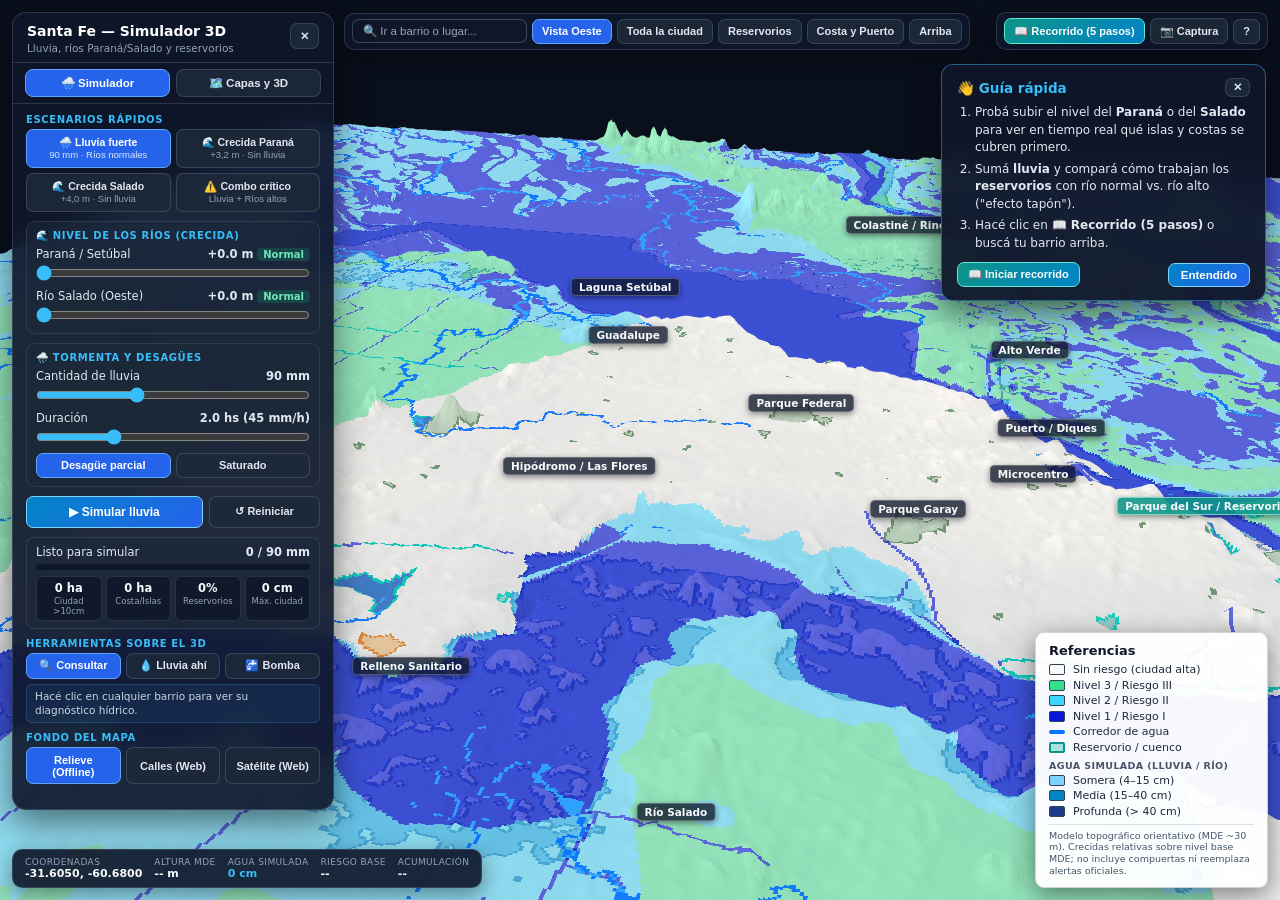
==== visor_3d_santa_fe.html @ 9ac25ea9 "Initial commit: simulador de lluvias y crecidas" ====
<!DOCTYPE html>
<html lang="es">
<head>
<meta charset="utf-8">
<meta name="viewport" content="width=device-width, initial-scale=1.0">
<title>Santa Fe 3D — Simulador de Lluvia y Crecida de Ríos</title>
<style>
  :root {
    --bg: #090e1a;
    --card: rgba(15, 23, 42, 0.91);
    --card-border: rgba(148, 163, 184, 0.24);
    --soft: rgba(30, 41, 59, 0.88);
    --text: #f8fafc;
    --muted: #94a3b8;
    --accent: #38bdf8;
    --primary: #2563eb;
    --teal: #14b8a6;
  }
  * { box-sizing: border-box; }
  html, body {
    margin: 0; padding: 0; width: 100%; height: 100%;
    overflow: hidden; background: radial-gradient(circle at 55% 40%, #172338 0%, #090e1a 100%);
    color: var(--text); font-family: "Segoe UI", system-ui, -apple-system, sans-serif;
    user-select: none;
  }
  #glcanvas { position: fixed; inset: 0; width: 100%; height: 100%; display: block; cursor: grab; }
  #glcanvas.dragging { cursor: grabbing; }
  #glcanvas.tool-mode { cursor: crosshair; }
  #labels-layer { position: fixed; inset: 0; pointer-events: none; overflow: hidden; z-index: 3; }
  .map-label {
    position: absolute; transform: translate(-50%, -100%);
    background: rgba(15, 23, 42, 0.78); color: #f8fafc;
    border: 1px solid rgba(255,255,255,0.24); padding: 2px 7px; border-radius: 5px;
    font-size: 10.5px; font-weight: 600; white-space: nowrap; box-shadow: 0 2px 6px rgba(0,0,0,0.45);
  }
  .map-label.res-lbl { background: rgba(13, 148, 136, 0.88); border-color: rgba(153, 246, 228, 0.65); }

  #topbar {
    position: fixed; top: 12px; left: 344px; right: 12px; z-index: 9;
    display: flex; align-items: center; justify-content: space-between; gap: 8px;
    flex-wrap: wrap; pointer-events: none; transition: left 0.22s ease;
  }
  body.panel-closed #topbar { left: 152px; }
  .pill-group {
    display: flex; flex-wrap: wrap; gap: 5px; align-items: center;
    background: var(--card); border: 1px solid var(--card-border);
    padding: 5px 7px; border-radius: 10px; backdrop-filter: blur(10px);
    box-shadow: 0 6px 20px rgba(0,0,0,0.35); pointer-events: auto;
  }
  #search-place {
    background: rgba(15, 23, 42, 0.9); color: #f8fafc;
    border: 1px solid rgba(148, 163, 184, 0.35);
    border-radius: 7px; padding: 5px 10px; font-size: 11.5px; width: 175px; outline: none;
  }
  #search-place:focus { border-color: var(--accent); }
  #search-place::placeholder { color: #94a3b8; }

  button {
    background: var(--soft); color: #e2e8f0;
    border: 1px solid rgba(148, 163, 184, 0.24);
    border-radius: 7px; padding: 5.5px 9px; font-size: 11px; font-weight: 600;
    cursor: pointer; transition: all 0.15s ease;
  }
  button:hover { background: #334155; border-color: var(--accent); color: #fff; }
  button.active { background: var(--primary); border-color: #60a5fa; color: #fff; }
  button.btn-cta {
    background: linear-gradient(135deg, #0284c7, #2563eb);
    border-color: #7dd3fc; color: #fff; padding: 8px 12px; font-size: 12px;
  }
  button.btn-cta:hover { filter: brightness(1.1); }
  button.btn-cta.running { background: linear-gradient(135deg, #d97706, #ea580c); border-color: #fdba74; }
  button.btn-story { background: linear-gradient(135deg, #0d9488, #0284c7); border-color: #5eead4; color: #fff; }

  #panel {
    position: fixed; top: 12px; left: 12px; width: 322px; max-height: calc(100vh - 80px);
    background: var(--card); border: 1px solid var(--card-border);
    border-radius: 14px; backdrop-filter: blur(12px);
    box-shadow: 0 12px 34px rgba(0,0,0,0.5);
    display: flex; flex-direction: column; z-index: 12;
    transition: transform 0.22s ease, opacity 0.22s ease;
  }
  #panel.collapsed { transform: translateX(calc(-100% - 20px)); opacity: 0; pointer-events: none; }
  .panel-header {
    padding: 10px 14px 8px; border-bottom: 1px solid var(--card-border);
    display: flex; align-items: flex-start; justify-content: space-between; gap: 8px;
  }
  .panel-title { font-size: 14px; font-weight: 700; color: #fff; line-height: 1.2; }
  .panel-sub { font-size: 10.5px; color: var(--muted); margin-top: 2px; }

  .tabs {
    display: grid; grid-template-columns: 1fr 1fr; gap: 6px;
    padding: 6px 12px; border-bottom: 1px solid var(--card-border);
    background: rgba(15, 23, 42, 0.55);
  }
  .tab-btn { padding: 6px 8px; font-size: 11.5px; border-radius: 8px; text-align: center; }
  .panel-body {
    padding: 10px 13px 13px; overflow-y: auto; display: flex; flex-direction: column; gap: 9px;
  }
  .panel-body::-webkit-scrollbar { width: 6px; }
  .panel-body::-webkit-scrollbar-thumb { background: rgba(148,163,184,0.3); border-radius: 3px; }
  .tab-pane { display: none; flex-direction: column; gap: 9px; }
  .tab-pane.active { display: flex; }

  .section-title {
    font-size: 10px; font-weight: 700; text-transform: uppercase; letter-spacing: 0.65px;
    color: var(--accent); margin-bottom: 4px;
  }
  .card-box {
    background: rgba(30, 41, 59, 0.52); border: 1px solid rgba(148,163,184,0.16);
    border-radius: 9px; padding: 8px 9px; display: flex; flex-direction: column; gap: 6px;
  }
  .dual-row { display: grid; grid-template-columns: 1fr 1fr; gap: 5px; }
  .tri-row { display: grid; grid-template-columns: repeat(3, 1fr); gap: 5px; }
  .scenario-btn { padding: 6px 5px; font-size: 10.5px; line-height: 1.2; text-align: center; }
  .scenario-btn span { display: block; font-size: 9.5px; font-weight: 400; color: #94a3b8; margin-top: 1px; }
  .scenario-btn.active span { color: #dbeafe; }

  .slider-group { display: flex; flex-direction: column; gap: 2px; }
  .slider-head { display: flex; justify-content: space-between; font-size: 11.5px; color: #e2e8f0; align-items:center; }
  .badge-lvl { font-size: 10px; padding: 1px 6px; border-radius: 4px; font-weight: 700; }
  .lvl-ok { background: rgba(16,185,129,0.2); color: #6ee7b7; }
  .lvl-warn { background: rgba(245,158,11,0.25); color: #fcd34d; }
  .lvl-crit { background: rgba(239,68,68,0.28); color: #fca5a5; }

  input[type="range"] { width: 100%; accent-color: var(--accent); cursor: pointer; margin: 2px 0; }
  input[type="checkbox"] { accent-color: var(--accent); width: 14px; height: 14px; cursor: pointer; }

  .sim-actions { display: grid; grid-template-columns: 1.6fr 1fr; gap: 6px; }
  .progress-wrap {
    background: rgba(30, 41, 59, 0.85); border-radius: 8px; padding: 7px 9px;
    border: 1px solid rgba(148,163,184,0.18);
  }
  .progress-bar-bg { height: 6px; background: #0f172a; border-radius: 4px; overflow: hidden; margin: 5px 0 6px; }
  .progress-bar-fill { height: 100%; width: 0%; background: linear-gradient(90deg, #38bdf8, #2563eb); transition: width 0.1s linear; }
  .kpi-grid { display: grid; grid-template-columns: repeat(4, 1fr); gap: 4px; }
  .kpi-box {
    background: rgba(15, 23, 42, 0.78); border: 1px solid rgba(148,163,184,0.18);
    border-radius: 6px; padding: 4px 3px; text-align: center;
  }
  .kpi-v { font-size: 11.5px; font-weight: 700; color: #f8fafc; }
  .kpi-k { font-size: 8.5px; color: var(--muted); margin-top: 1px; }

  .tool-note {
    font-size: 10.5px; color: #cbd5e1; line-height: 1.32;
    background: rgba(56, 189, 248, 0.08); border-radius: 6px; padding: 5px 8px;
    border: 1px solid rgba(56, 189, 248, 0.2);
  }
  .basemap-status { font-size: 10px; color: #94a3b8; min-height: 12px; }

  .row-check { display: flex; align-items: center; justify-content: space-between; gap: 8px; font-size: 11.5px; padding: 2px 0; }
  .row-check label { display: flex; align-items: center; gap: 7px; cursor: pointer; flex: 1; }
  .swatch { width: 13px; height: 13px; border-radius: 3px; border: 1px solid rgba(255,255,255,0.45); flex-shrink: 0; }
  details { background: rgba(30, 41, 59, 0.55); border: 1px solid rgba(148,163,184,0.18); border-radius: 8px; padding: 6px 9px; }
  summary { font-size: 11.5px; font-weight: 600; color: #cbd5e1; cursor: pointer; outline: none; }
  .details-body { margin-top: 8px; display: flex; flex-direction: column; gap: 7px; }

  #toggle-panel-btn {
    position: fixed; top: 12px; left: 12px; z-index: 11;
    background: var(--card); border: 1px solid var(--card-border);
    padding: 8px 12px; border-radius: 9px; backdrop-filter: blur(8px);
    display: none; align-items: center; gap: 6px; box-shadow: 0 6px 18px rgba(0,0,0,0.4);
  }
  body.panel-closed #toggle-panel-btn { display: inline-flex; }

  #side-card {
    position: fixed; top: 64px; right: 14px; width: 325px; z-index: 15;
    background: rgba(15, 23, 42, 0.95); border: 1px solid rgba(56, 189, 248, 0.45);
    border-radius: 12px; padding: 13px 15px;
    box-shadow: 0 12px 32px rgba(0,0,0,0.55); backdrop-filter: blur(12px);
  }
  #side-card.hidden { display: none; }
  #side-card h4 { margin: 0 0 7px; font-size: 13.5px; color: #38bdf8; display:flex; justify-content:space-between; align-items:center; }
  #side-card p, #side-card ol { margin: 0 0 10px; font-size: 12px; line-height: 1.46; color: #e2e8f0; }
  #side-card ol { padding-left: 18px; }
  #side-card li { margin-bottom: 4px; }
  .card-foot { display: flex; justify-content: space-between; align-items: center; gap: 6px; }

  #diag-card {
    position: fixed; left: 12px; bottom: 64px; width: 322px; z-index: 11;
    background: rgba(15, 23, 42, 0.95); border: 1px solid rgba(56, 189, 248, 0.42);
    border-radius: 11px; padding: 9px 12px; backdrop-filter: blur(10px);
    box-shadow: 0 8px 24px rgba(0,0,0,0.5);
  }
  #diag-card.hidden { display: none; }
  .diag-head { display: flex; justify-content: space-between; align-items: center; margin-bottom: 4px; }
  .diag-title { font-size: 12px; font-weight: 700; color: #38bdf8; }
  .diag-body { font-size: 11px; line-height: 1.38; color: #e2e8f0; }

  #legend-card {
    position: fixed; right: 12px; bottom: 12px; z-index: 10;
    background: rgba(255, 255, 255, 0.96); color: #0f172a;
    border-radius: 9px; padding: 10px 13px; min-width: 214px;
    box-shadow: 0 6px 24px rgba(0,0,0,0.45);
    border: 1px solid rgba(15,23,42,0.18);
  }
  #legend-card h3 { margin: 0 0 5px; font-size: 13px; font-weight: 700; color: #0f172a; }
  .leg-sub { font-size: 9.5px; font-weight: 700; text-transform: uppercase; color: #475569; margin: 6px 0 3px; letter-spacing: 0.4px; }
  .leg-item { display: flex; align-items: center; gap: 8px; font-size: 11px; margin: 2.5px 0; color: #1e293b; }
  .leg-box { width: 16px; height: 11px; border: 1px solid #334155; flex-shrink: 0; border-radius: 2px; }
  .leg-line { width: 16px; height: 4px; background: #0077ff; border-radius: 2px; flex-shrink: 0; }
  .disclaimer {
    margin-top: 6px; padding-top: 5px; border-top: 1px solid rgba(15,23,42,0.12);
    font-size: 9.5px; line-height: 1.25; color: #475569; max-width: 205px;
  }

  #inspector {
    position: fixed; left: 12px; bottom: 12px; z-index: 10;
    background: var(--card); border: 1px solid var(--card-border);
    border-radius: 10px; padding: 7px 12px; backdrop-filter: blur(10px);
    font-size: 11px; display: flex; flex-wrap: wrap; gap: 12px; align-items: center;
    max-width: calc(100vw - 260px); box-shadow: 0 6px 20px rgba(0,0,0,0.4);
  }
  .insp-item { display: flex; flex-direction: column; }
  .insp-k { font-size: 9px; text-transform: uppercase; color: var(--muted); letter-spacing: 0.4px; }
  .insp-v { font-weight: 600; color: #f8fafc; }
  .insp-water { color: #38bdf8; }

  #loading {
    position: fixed; inset: 0; background: #090e1a; z-index: 50;
    display: flex; align-items: center; justify-content: center; flex-direction: column; gap: 8px;
    font-size: 14px; color: #cbd5e1;
  }

  @media (max-width: 920px) {
    #topbar { display: none; }
    #panel { width: 286px; }
    #side-card { display: none; }
    #diag-card { width: 286px; bottom: 64px; }
    #inspector { max-width: calc(100vw - 24px); font-size: 10px; gap: 8px; }
    #legend-card { bottom: 66px; right: 10px; min-width: 165px; padding: 8px 10px; }
  }
</style>
</head>
<body>
<div id="loading">Cargando modelo 3D de lluvia y crecidas — Santa Fe...</div>
<canvas id="glcanvas"></canvas>
<div id="labels-layer"></div>

<button id="toggle-panel-btn">☰ Controles</button>

<div id="topbar">
  <div class="pill-group">
    <input id="search-place" list="barrios-list" placeholder="🔍 Ir a barrio o lugar..." autocomplete="off">
    <datalist id="barrios-list"></datalist>
    <button data-preset="cap1" class="active">Vista Oeste</button>
    <button data-preset="cap2">Toda la ciudad</button>
    <button data-preset="res">Reservorios</button>
    <button data-preset="costa">Costa y Puerto</button>
    <button data-preset="top">Arriba</button>
  </div>
  <div class="pill-group">
    <button id="btn-story" class="btn-story">📖 Recorrido (5 pasos)</button>
    <button id="btn-shot" title="Descargar captura PNG">📷 Captura</button>
    <button id="btn-help" title="Guía de uso">?</button>
  </div>
</div>

<aside id="panel">
  <div class="panel-header">
    <div>
      <div class="panel-title">Santa Fe — Simulador 3D</div>
      <div class="panel-sub">Lluvia, ríos Paraná/Salado y reservorios</div>
    </div>
    <button id="btn-hide-panel" title="Ocultar panel">✕</button>
  </div>

  <div class="tabs">
    <button class="tab-btn active" data-tab="sim">🌧️ Simulador</button>
    <button class="tab-btn" data-tab="layers">🗺️ Capas y 3D</button>
  </div>

  <div class="panel-body">
    <div id="tab-sim" class="tab-pane active">
      <div>
        <div class="section-title">Escenarios rápidos</div>
        <div class="dual-row">
          <button class="scenario-btn active" data-sc="rain90">🌧️ Lluvia fuerte<span>90 mm · Ríos normales</span></button>
          <button class="scenario-btn" data-sc="parana">🌊 Crecida Paraná<span>+3,2 m · Sin lluvia</span></button>
          <button class="scenario-btn" data-sc="salado">🌊 Crecida Salado<span>+4,0 m · Sin lluvia</span></button>
          <button class="scenario-btn" data-sc="combo">⚠️ Combo crítico<span>Lluvia + Ríos altos</span></button>
        </div>
      </div>

      <div class="card-box">
        <div class="section-title" style="margin-bottom:0;">🌊 Nivel de los ríos (crecida)</div>
        <div class="slider-group">
          <div class="slider-head">
            <span>Paraná / Setúbal</span>
            <span><strong id="val-parana">+0.0 m</strong> <span id="tag-parana" class="badge-lvl lvl-ok">Normal</span></span>
          </div>
          <input id="sl-parana" type="range" min="0" max="5" step="0.25" value="0">
        </div>
        <div class="slider-group">
          <div class="slider-head">
            <span>Río Salado (Oeste)</span>
            <span><strong id="val-salado">+0.0 m</strong> <span id="tag-salado" class="badge-lvl lvl-ok">Normal</span></span>
          </div>
          <input id="sl-salado" type="range" min="0" max="6" step="0.25" value="0">
        </div>
      </div>

      <div class="card-box">
        <div class="section-title" style="margin-bottom:0;">🌧️ Tormenta y desagües</div>
        <div class="slider-group">
          <div class="slider-head"><span>Cantidad de lluvia</span><strong id="val-rain">90 mm</strong></div>
          <input id="sl-rain" type="range" min="0" max="250" step="5" value="90">
        </div>
        <div class="slider-group">
          <div class="slider-head"><span>Duración</span><strong id="val-dur">2.0 hs (45 mm/h)</strong></div>
          <input id="sl-dur" type="range" min="0.5" max="6" step="0.5" value="2">
        </div>
        <div class="dual-row">
          <button id="btn-drain-ok" class="active" data-drain="partial">Desagüe parcial</button>
          <button id="btn-drain-sat" data-drain="saturated">Saturado</button>
        </div>
      </div>

      <div class="sim-actions">
        <button id="btn-sim-play" class="btn-cta">▶ Simular lluvia</button>
        <button id="btn-sim-reset">↺ Reiniciar</button>
      </div>

      <div class="progress-wrap">
        <div class="slider-head">
          <span id="sim-status">Listo para simular</span>
          <strong id="sim-mm">0 / 90 mm</strong>
        </div>
        <div class="progress-bar-bg"><div id="sim-bar" class="progress-bar-fill"></div></div>
        <div class="kpi-grid">
          <div class="kpi-box"><div class="kpi-v" id="kpi-ha">0 ha</div><div class="kpi-k">Ciudad &gt;10cm</div></div>
          <div class="kpi-box"><div class="kpi-v" id="kpi-ext">0 ha</div><div class="kpi-k">Costa/Islas</div></div>
          <div class="kpi-box"><div class="kpi-v" id="kpi-res">0%</div><div class="kpi-k">Reservorios</div></div>
          <div class="kpi-box"><div class="kpi-v" id="kpi-max">0 cm</div><div class="kpi-k">Máx. ciudad</div></div>
        </div>
      </div>

      <div>
        <div class="section-title">Herramientas sobre el 3D</div>
        <div class="tri-row">
          <button class="active" data-tool="inspect">🔍 Consultar</button>
          <button data-tool="rain">💧 Lluvia ahí</button>
          <button data-tool="pump">🚰 Bomba</button>
        </div>
        <div class="tool-note" id="tool-desc" style="margin-top:5px;">
          Hacé clic en cualquier barrio para ver su diagnóstico hídrico.
        </div>
        <button id="btn-clear-pumps" style="margin-top:5px;width:100%;display:none;">Quitar bombas (<span id="pump-cnt">0</span>)</button>
      </div>

      <div>
        <div class="section-title">Fondo del mapa</div>
        <div class="tri-row">
          <button class="active" data-base="relief">Relieve (Offline)</button>
          <button data-base="streets">Calles (Web)</button>
          <button data-base="sat">Satélite (Web)</button>
        </div>
        <div class="basemap-status" id="basemap-status"></div>
      </div>
    </div>

    <div id="tab-layers" class="tab-pane">
      <div>
        <div class="section-title">Riesgo hídrico base</div>
        <div class="slider-group">
          <div class="slider-head"><span>Transparencia del riesgo</span><strong id="val-risk-alpha">62%</strong></div>
          <input id="sl-risk-alpha" type="range" min="0" max="100" step="2" value="62">
        </div>
        <div class="row-check"><label><input type="checkbox" id="chk-r1" checked><span class="swatch" style="background:#0816d8"></span> Nivel 1 / Riesgo I (bajos y laguna)</label></div>
        <div class="row-check"><label><input type="checkbox" id="chk-r2" checked><span class="swatch" style="background:#3cd6ff"></span> Nivel 2 / Riesgo II (borde ribereño)</label></div>
        <div class="row-check"><label><input type="checkbox" id="chk-r3" checked><span class="swatch" style="background:#34e08a"></span> Nivel 3 / Riesgo III (rural e islas)</label></div>
        <div class="row-check"><label><input type="checkbox" id="chk-r4" checked><span class="swatch" style="background:#f4f2ec"></span> Sin riesgo (casco urbano alto)</label></div>
      </div>

      <div>
        <div class="section-title">Escurrimiento y reservorios</div>
        <div class="row-check"><label><input type="checkbox" id="chk-res" checked><span class="swatch" style="background:#14b8a6"></span> Reservorios / cuencos cerrados</label></div>
        <div class="row-check"><label><input type="checkbox" id="chk-bin" checked><span class="swatch" style="background:#007bff"></span> Corredores principales de agua</label></div>
        <div class="row-check"><label><input type="checkbox" id="chk-acflow"> Red secundaria por umbral</label></div>
        <div class="slider-group">
          <div class="slider-head"><span>Sensibilidad de red</span><strong id="val-thresh">5.000</strong></div>
          <input id="sl-thresh" type="range" min="2.477" max="5.301" step="0.01" value="3.699">
        </div>
      </div>

      <div>
        <div class="section-title">Referencias de la ciudad</div>
        <div class="row-check"><label><input type="checkbox" id="chk-water" checked><span class="swatch" style="background:#2b6cb0"></span> Ríos y Laguna Setúbal</label></div>
        <div class="row-check"><label><input type="checkbox" id="chk-parks" checked><span class="swatch" style="background:#5a7d5c"></span> Parques y plazas</label></div>
        <div class="row-check"><label><input type="checkbox" id="chk-landfill" checked><span class="swatch" style="background:#d97706"></span> Relleno sanitario</label></div>
        <div class="row-check"><label><input type="checkbox" id="chk-labels" checked> Etiquetas de barrios</label></div>
      </div>

      <details>
        <summary>Ajustes 3D del relieve</summary>
        <div class="details-body">
          <div class="slider-group">
            <div class="slider-head"><span>Altura del relieve (Z)</span><strong id="val-z">28×</strong></div>
            <input id="sl-z" type="range" min="1" max="80" step="1" value="28">
          </div>
          <div class="slider-group">
            <div class="slider-head"><span>Sombreado del terreno</span><strong id="val-hs">70%</strong></div>
            <input id="sl-hs" type="range" min="0" max="100" step="5" value="70">
          </div>
          <div class="row-check"><label><input type="checkbox" id="chk-contours"> Curvas de nivel (cada 2 m)</label></div>
        </div>
      </details>
    </div>
  </div>
</aside>

<div id="side-card">
  <h4><span id="sc-title">👋 Guía rápida</span><button id="sc-close" style="padding:2px 7px;font-size:11px;">✕</button></h4>
  <div id="sc-body">
    <ol>
      <li>Probá subir el nivel del <strong>Paraná</strong> o del <strong>Salado</strong> para ver en tiempo real qué islas y costas se cubren primero.</li>
      <li>Sumá <strong>lluvia</strong> y compará cómo trabajan los <strong>reservorios</strong> con río normal vs. río alto ("efecto tapón").</li>
      <li>Hacé clic en <strong>📖 Recorrido (5 pasos)</strong> o buscá tu barrio arriba.</li>
    </ol>
  </div>
  <div class="card-foot" id="sc-foot">
    <button id="sc-start-story" class="btn-story" style="padding:5px 10px;font-size:11px;">📖 Iniciar recorrido</button>
    <button id="sc-ok" class="btn-cta" style="padding:5px 12px;font-size:11.5px;">Entendido</button>
  </div>
</div>

<div id="diag-card" class="hidden">
  <div class="diag-head">
    <span class="diag-title" id="diag-title">Diagnóstico del sector</span>
    <button id="diag-close" style="padding:1px 6px;font-size:10px;">✕</button>
  </div>
  <div class="diag-body" id="diag-body"></div>
</div>

<div id="inspector">
  <div class="insp-item"><span class="insp-k">Coordenadas</span><span class="insp-v" id="i-coord">-31.6050, -60.6800</span></div>
  <div class="insp-item"><span class="insp-k">Altura MDE</span><span class="insp-v" id="i-elev">-- m</span></div>
  <div class="insp-item"><span class="insp-k">Agua simulada</span><span class="insp-v insp-water" id="i-water">0 cm</span></div>
  <div class="insp-item"><span class="insp-k">Riesgo base</span><span class="insp-v" id="i-risk">--</span></div>
  <div class="insp-item"><span class="insp-k">Acumulación</span><span class="insp-v" id="i-acum">--</span></div>
</div>

<div id="legend-card">
  <h3>Referencias</h3>
  <div class="leg-item"><span class="leg-box" style="background:#f8fafc"></span> Sin riesgo (ciudad alta)</div>
  <div class="leg-item"><span class="leg-box" style="background:#34e08a"></span> Nivel 3 / Riesgo III</div>
  <div class="leg-item"><span class="leg-box" style="background:#3cd6ff"></span> Nivel 2 / Riesgo II</div>
  <div class="leg-item"><span class="leg-box" style="background:#0816d8"></span> Nivel 1 / Riesgo I</div>
  <div class="leg-item"><span class="leg-line"></span> Corredor de agua</div>
  <div class="leg-item"><span class="leg-box" style="background:rgba(20,184,166,0.35);border:2px solid #0d9488"></span> Reservorio / cuenco</div>
  <div class="leg-sub">Agua simulada (lluvia / río)</div>
  <div class="leg-item"><span class="leg-box" style="background:#7dd3fc"></span> Somera (4–15 cm)</div>
  <div class="leg-item"><span class="leg-box" style="background:#0284c7"></span> Media (15–40 cm)</div>
  <div class="leg-item"><span class="leg-box" style="background:#1e3a8a"></span> Profunda (&gt; 40 cm)</div>
  <div class="disclaimer">
    Modelo topográfico orientativo (MDE ~30 m). Crecidas relativas sobre nivel base MDE; no incluye compuertas ni reemplaza alertas oficiales.
  </div>
</div>

<script>
(() => {
  const CFG = {
    W: 1040, H: 857,
    MW: 520, MH: 429,
    SW: 260, SH: 215,
    lonMin: -60.82009781, lonMax: -60.53982345,
    latMin: -31.72049460, latMax: -31.48953774,
    worldW: 26.57257, worldH: 25.71012,
    demMin: -10.00, demMax: 75.00,
    BASE_PARANA: 15.20,
    BASE_SALADO: 13.80
  };

  const PLACES = [
    { name: "Microcentro / Plaza 25 de Mayo", lon: -60.7105, lat: -31.6574, label: false },
    { name: "Microcentro", lon: -60.7100, lat: -31.6466, label: true },
    { name: "Candioti / Bv. Gálvez", lon: -60.6960, lat: -31.6400, label: false },
    { name: "Puerto / Diques", lon: -60.6960, lat: -31.6490, label: true },
    { name: "Parque del Sur / Reservorio", lon: -60.7115, lat: -31.6625, label: true, res: true },
    { name: "Barrio Centenario", lon: -60.7220, lat: -31.6620, label: false },
    { name: "Santa Rosa de Lima", lon: -60.7335, lat: -31.6435, label: false },
    { name: "Barranquitas", lon: -60.7285, lat: -31.6225, label: false },
    { name: "Parque Garay", lon: -60.7203, lat: -31.6359, label: true },
    { name: "Parque Federal", lon: -60.6955, lat: -31.6221, label: true },
    { name: "Guadalupe", lon: -60.6785, lat: -31.5980, label: true },
    { name: "Laguna Setúbal", lon: -60.6540, lat: -31.5920, label: true },
    { name: "Hipódromo / Las Flores", lon: -60.7190, lat: -31.6020, label: true },
    { name: "Reservorios Oeste", lon: -60.7425, lat: -31.5880, label: true, res: true },
    { name: "Reservorio Norte", lon: -60.7526, lat: -31.5727, label: true, res: true },
    { name: "Barrio Loyola / Los Troncos", lon: -60.7420, lat: -31.5765, label: false },
    { name: "Cabaña Leiva", lon: -60.7260, lat: -31.5590, label: false },
    { name: "Relleno Sanitario", lon: -60.7585, lat: -31.5985, label: true },
    { name: "Alto Verde", lon: -60.6650, lat: -31.6480, label: true },
    { name: "Colastiné / Rincón", lon: -60.6080, lat: -31.6300, label: true },
    { name: "Santo Tomé", lon: -60.7640, lat: -31.6710, label: true },
    { name: "Monte Vera", lon: -60.6800, lat: -31.5250, label: true },
    { name: "Río Salado", lon: -60.7700, lat: -31.6220, label: true }
  ];

  const DEM_SRC = "[data-uri]";
  const LAYERS_SRC = "[data-uri]";
  const ACUM_SRC = "[data-uri]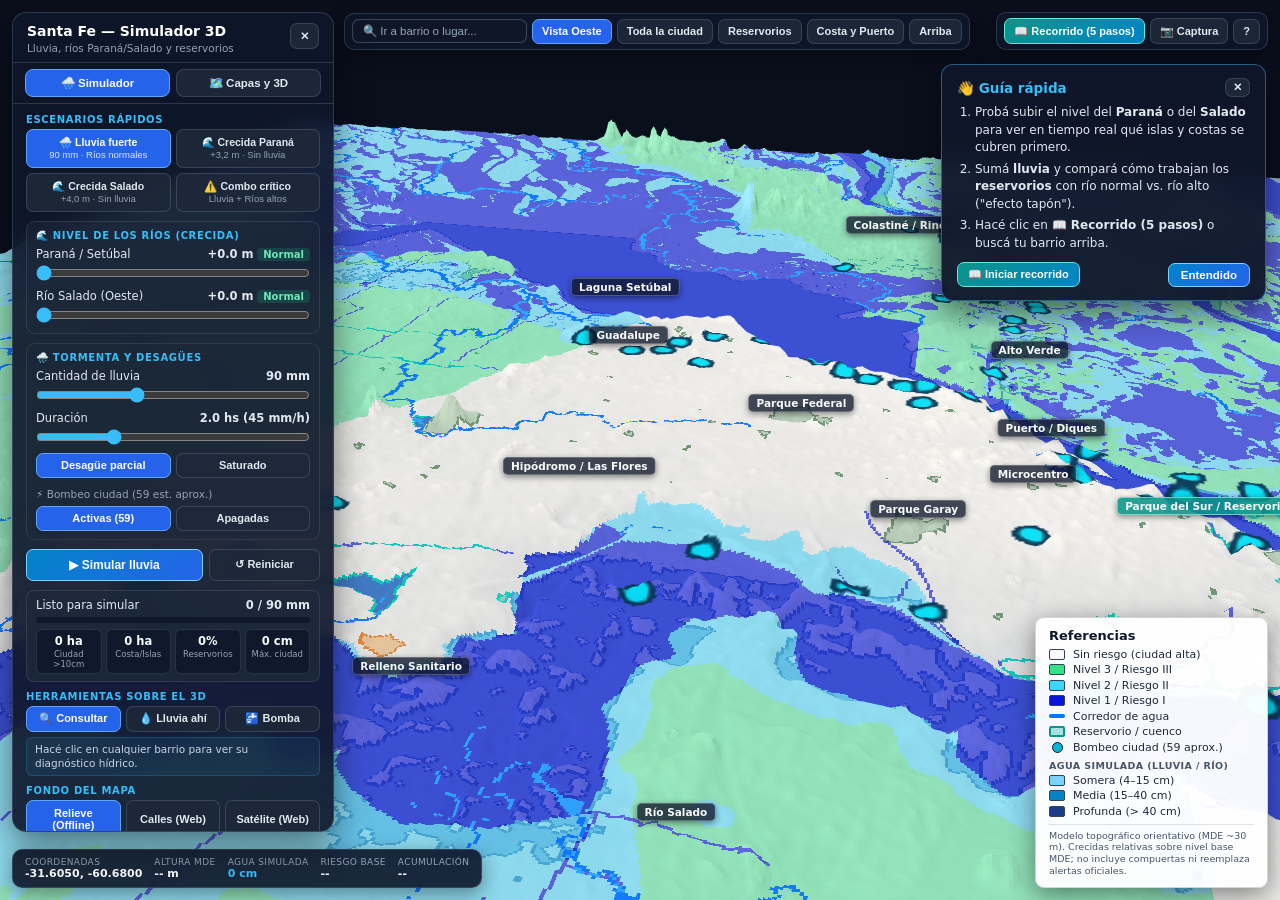
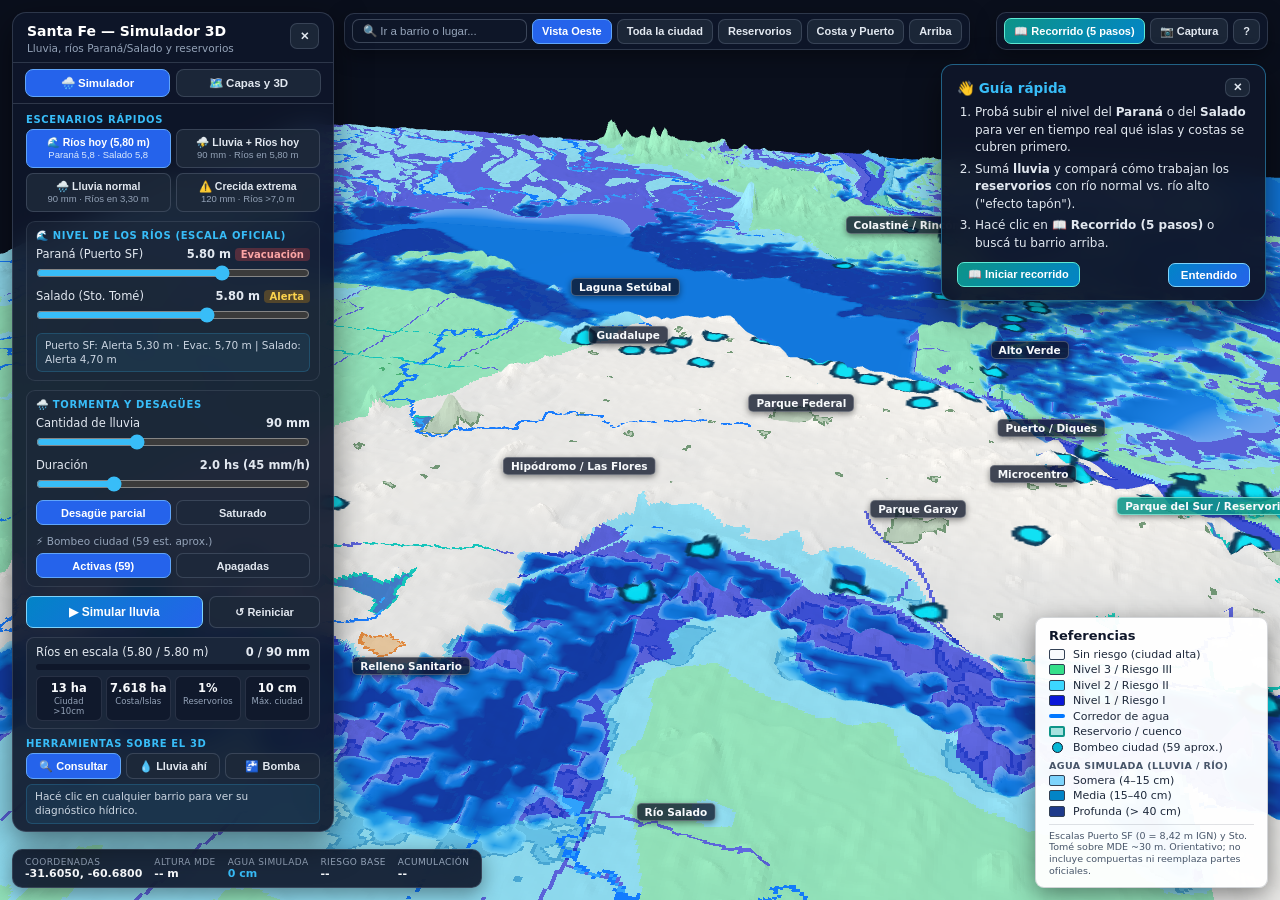
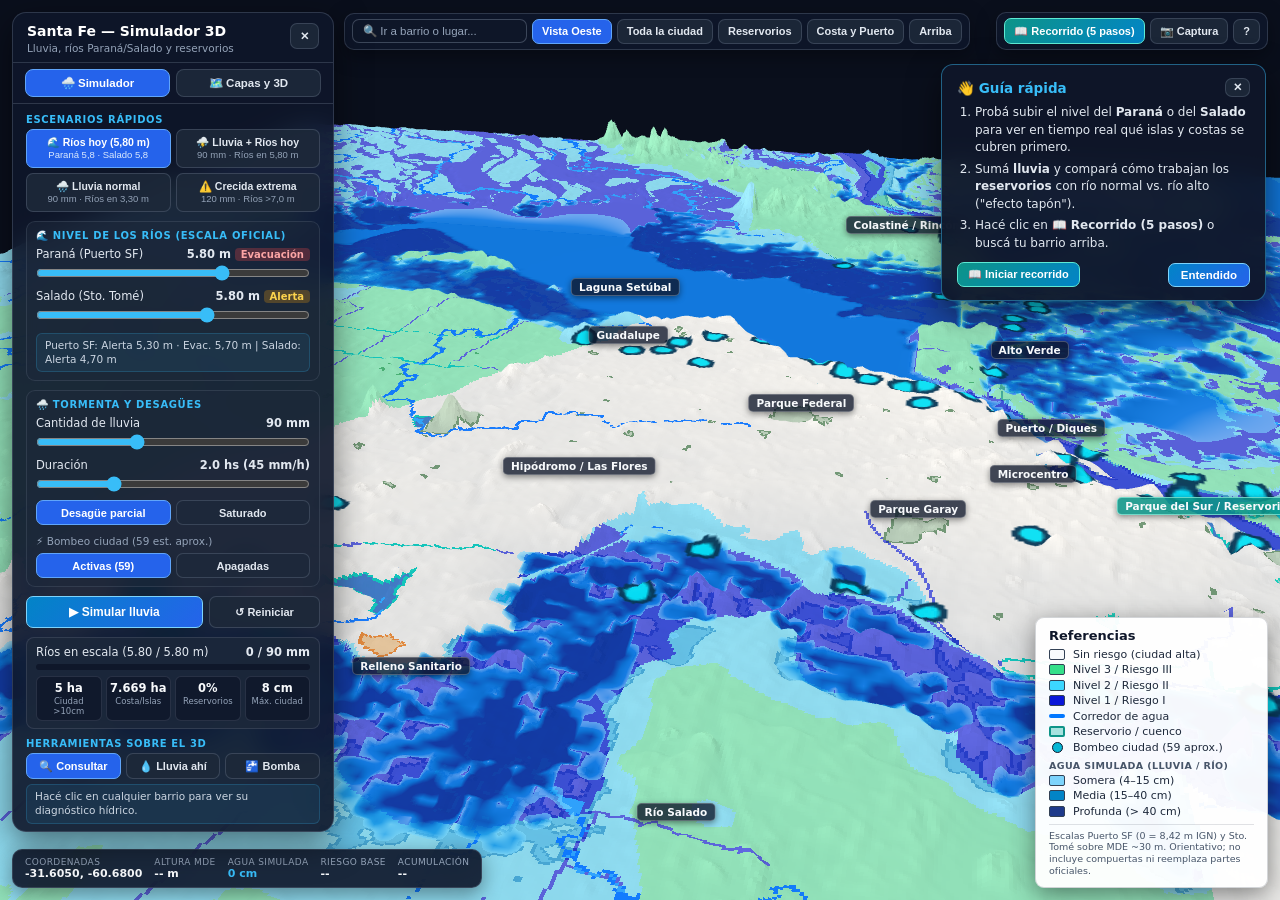
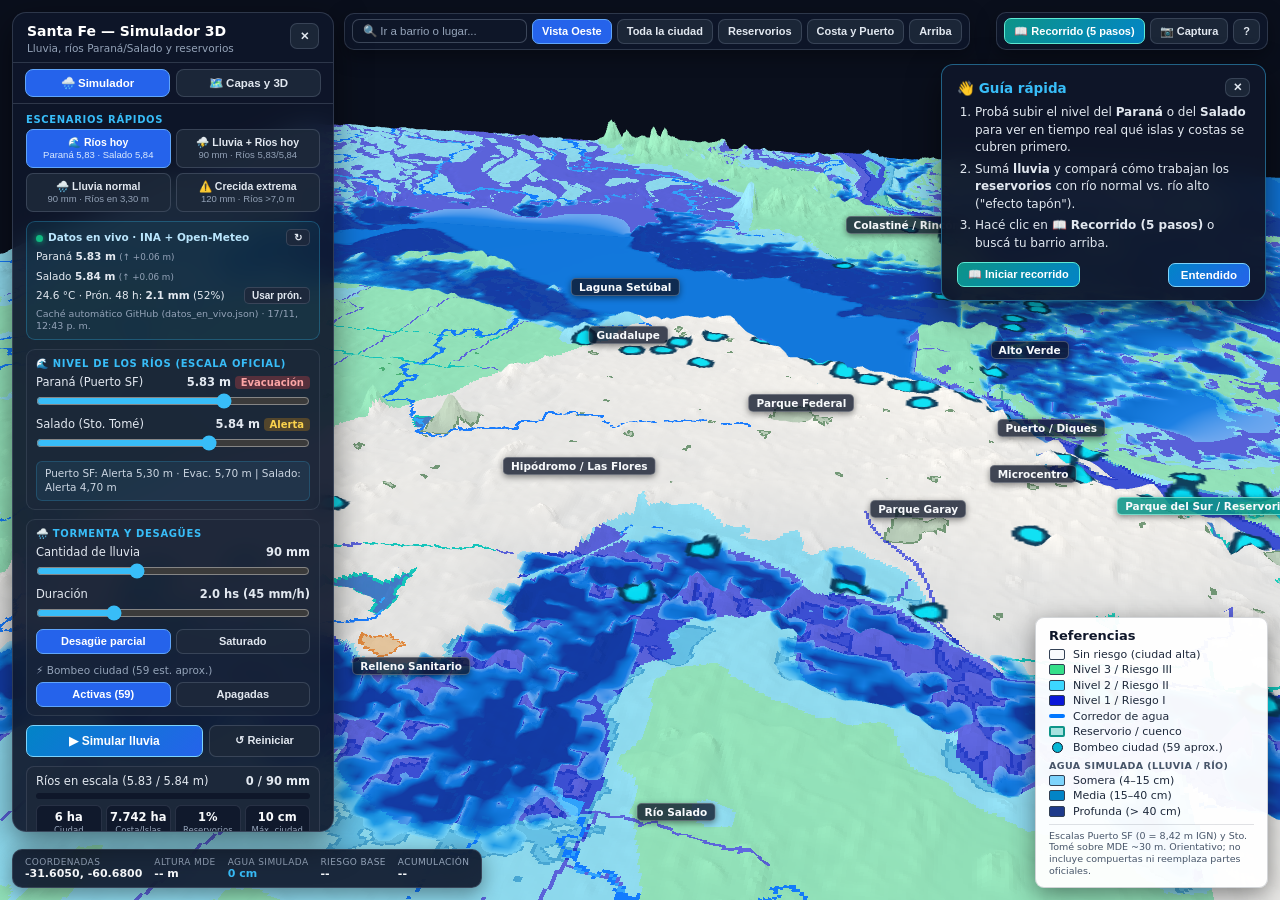
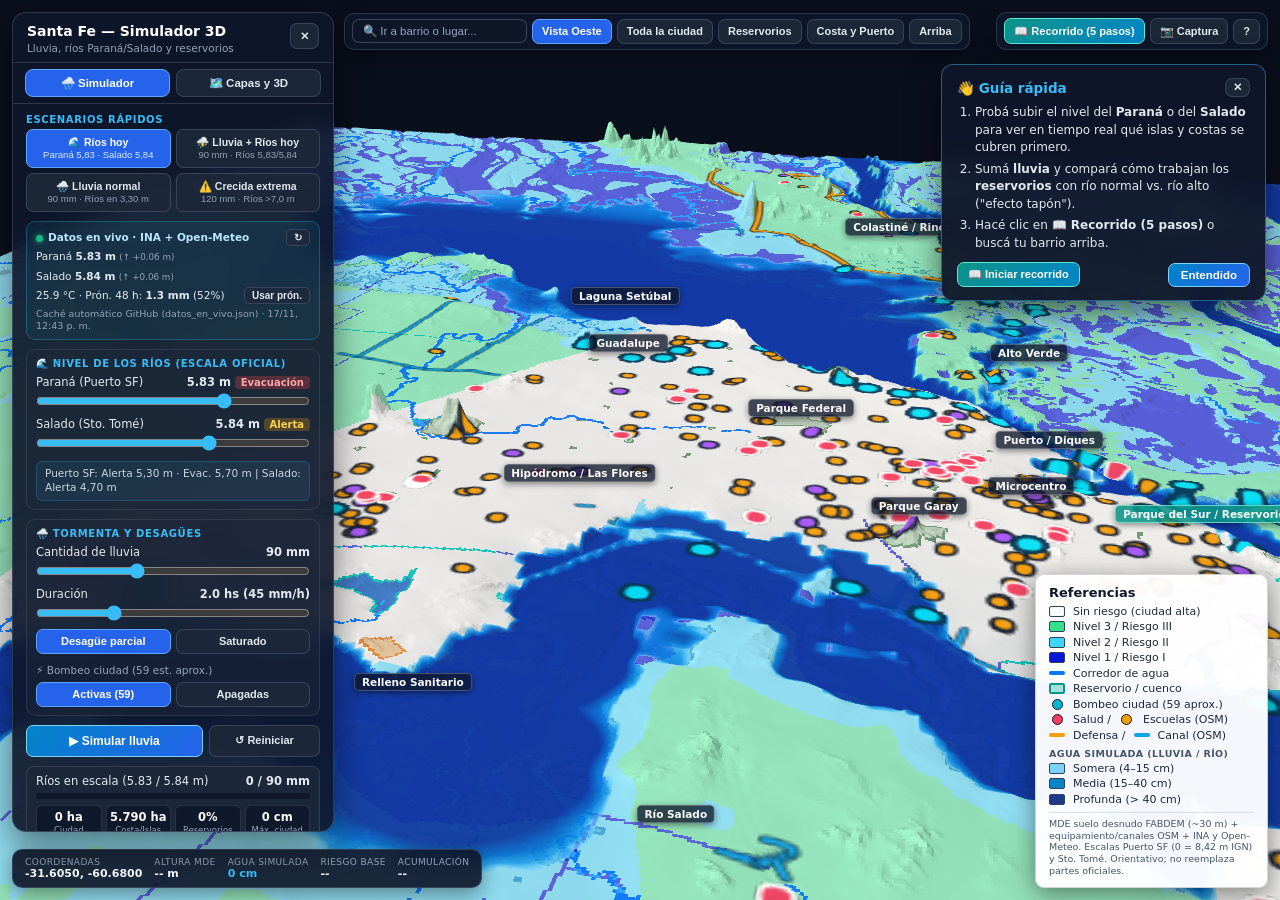
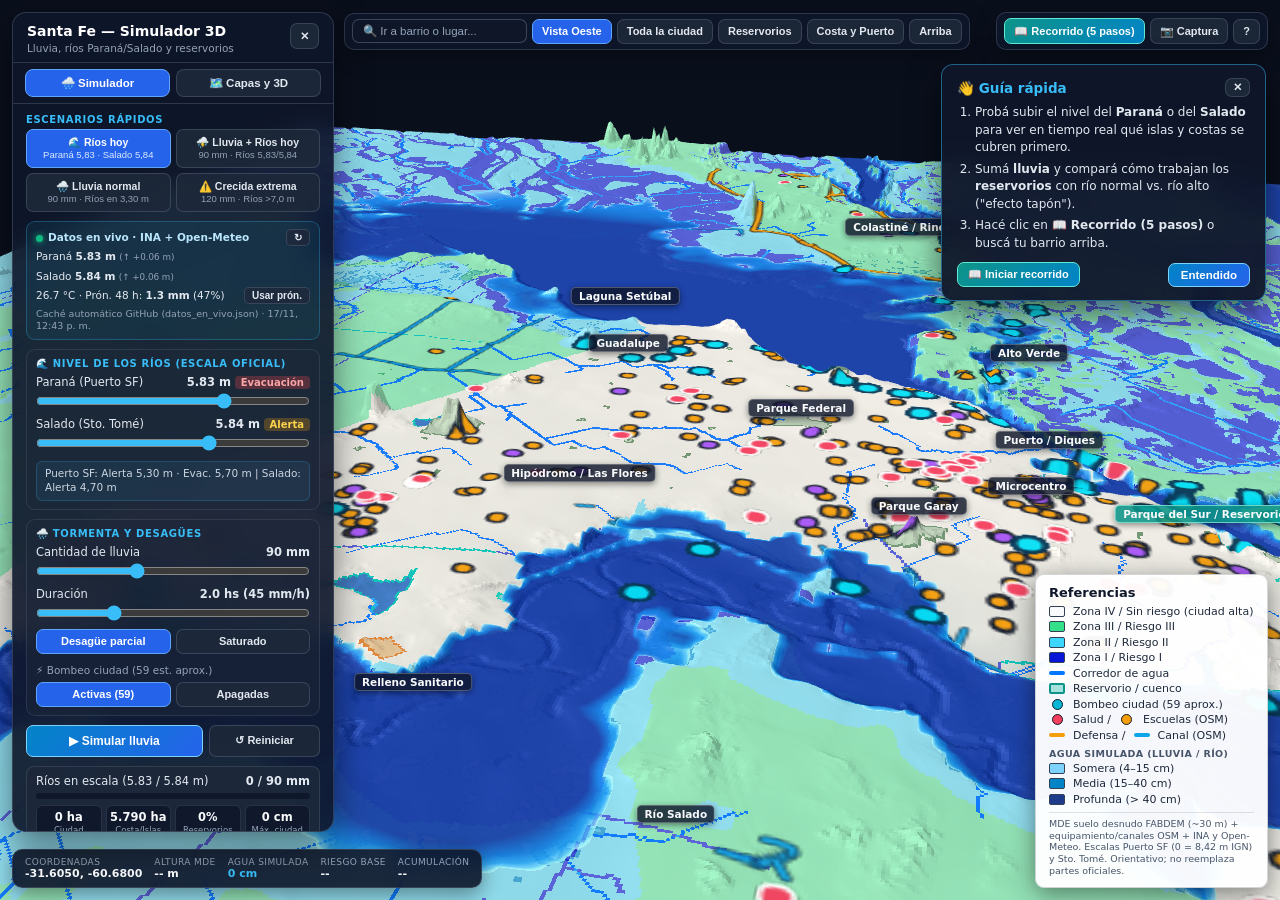
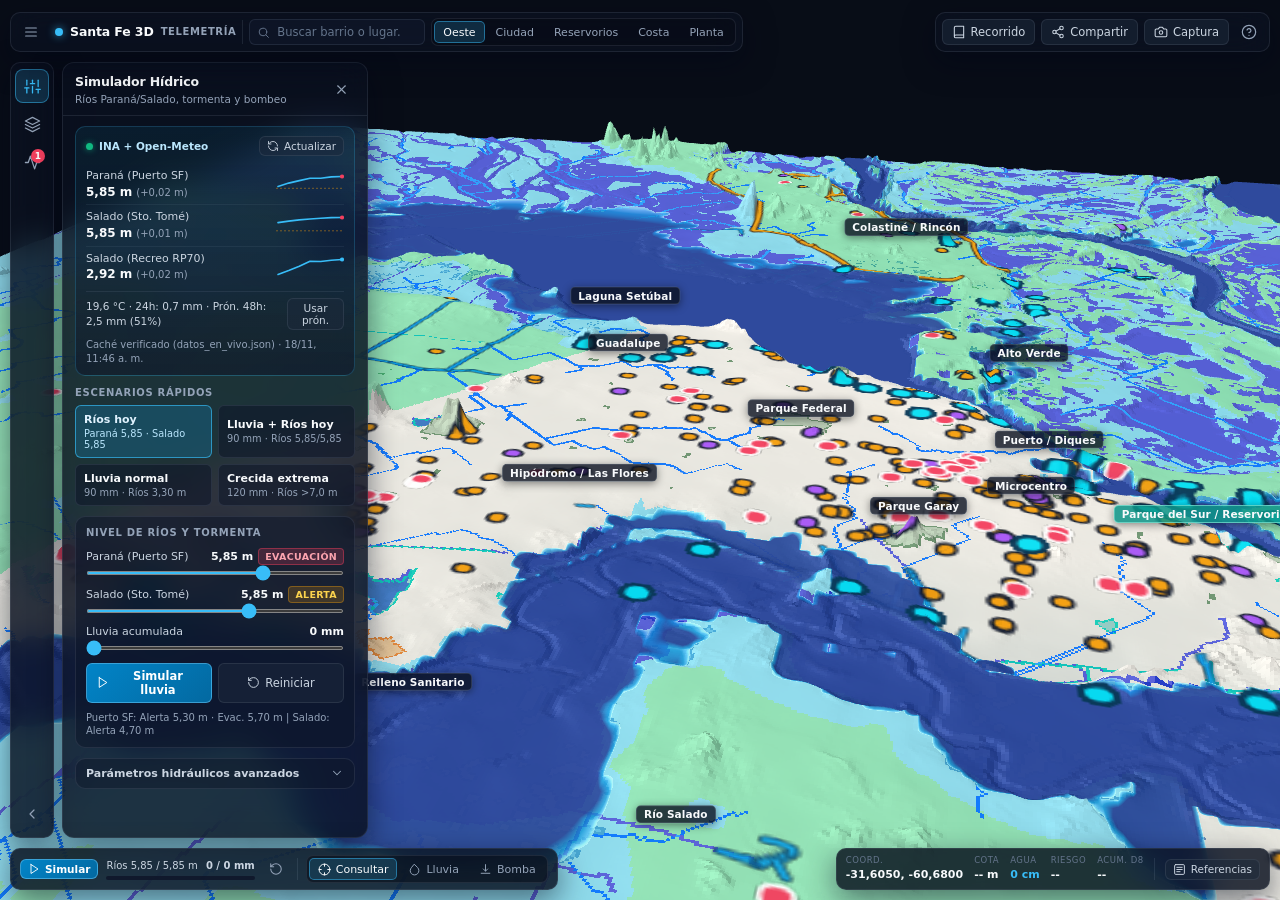
